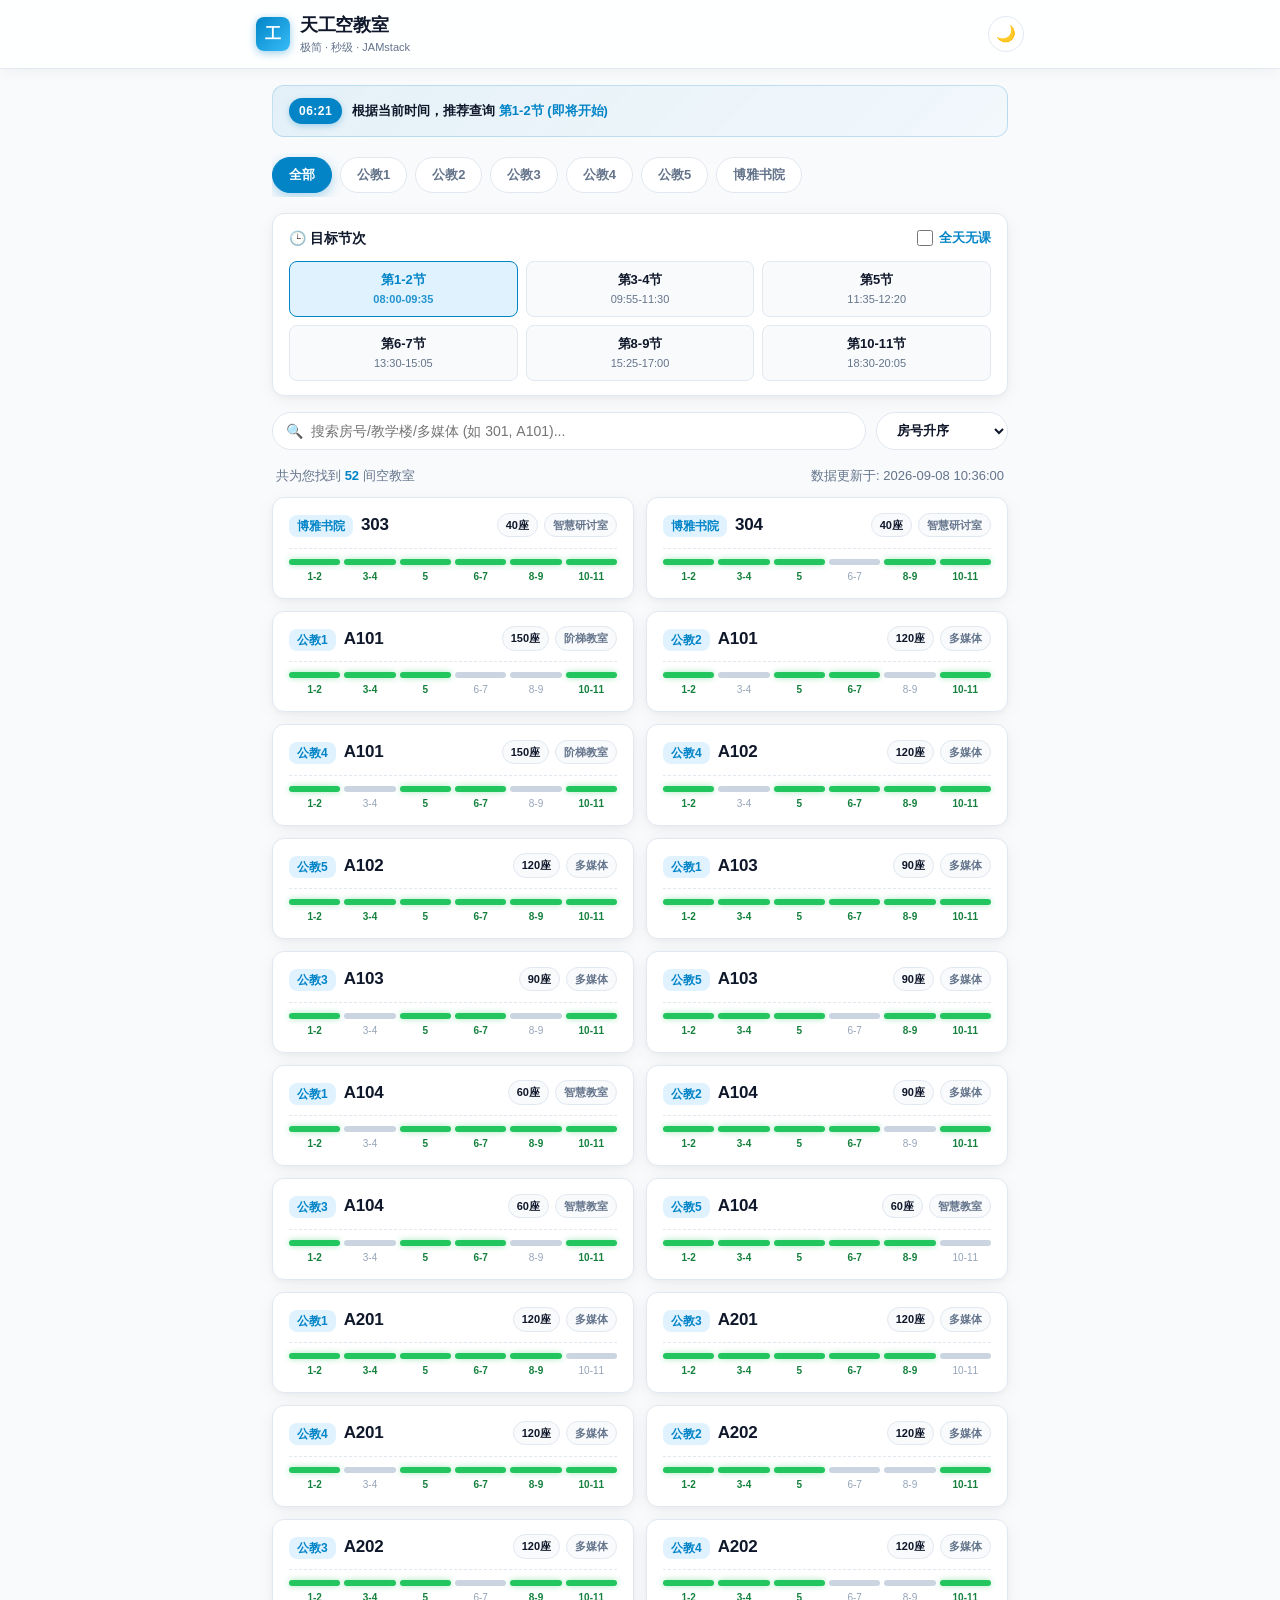
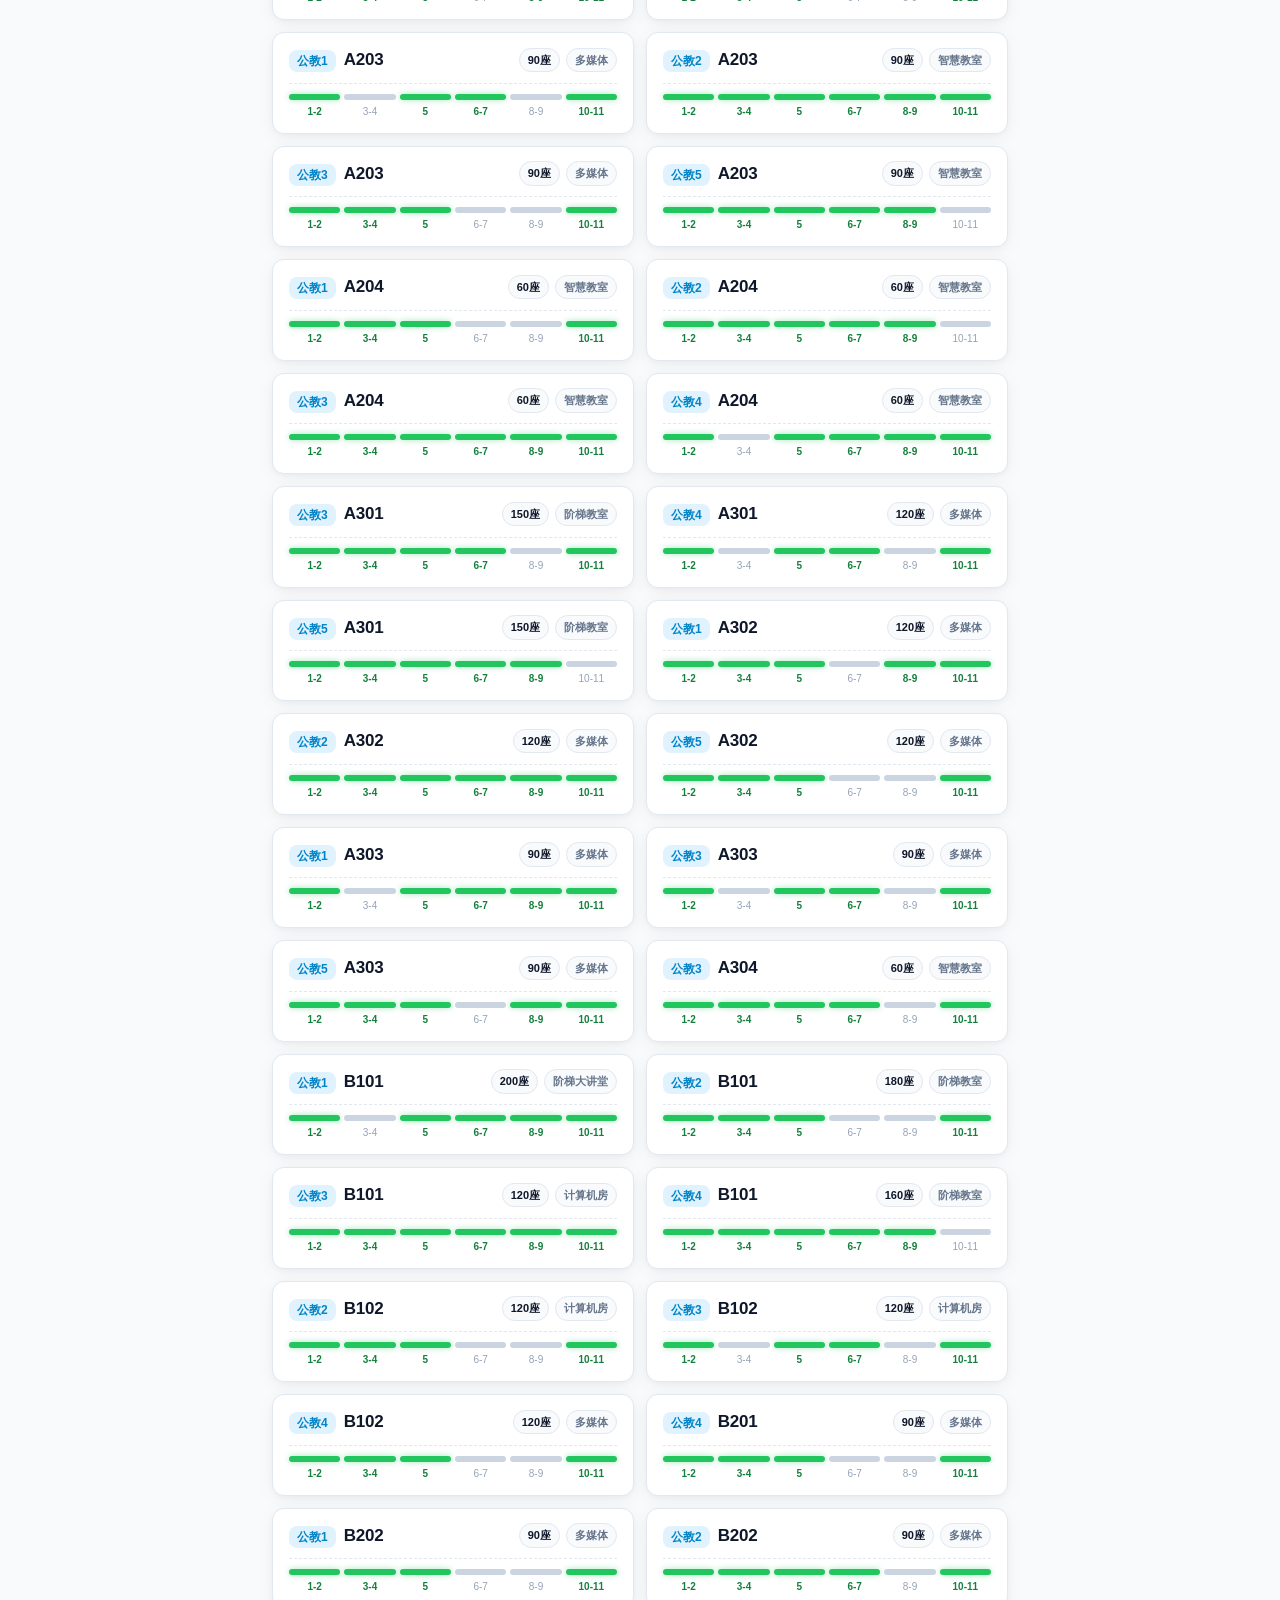
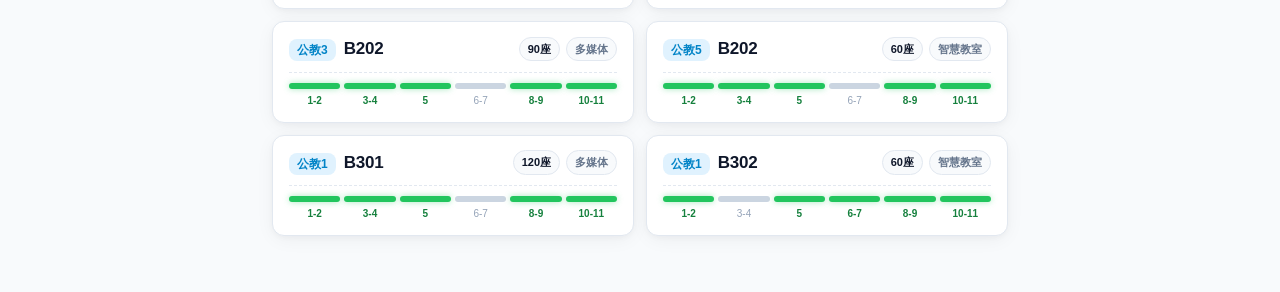
==== index.html @ 4b83868a "fix: add root index.html redirect for main branch GitHub Pages deployment" ====
<!DOCTYPE html>
<html lang="zh-CN">
<head>
  <meta charset="UTF-8">
  <meta http-equiv="refresh" content="0; url=./web/index.html">
  <title>天工大极简空教室 - 重定向中</title>
  <script>
    window.location.href = "./web/index.html";
  </script>
</head>
<body>
  <p>正在跳转至天工大空教室查询应用，请稍候... <a href="./web/index.html">点击此处直接进入</a></p>
</body>
</html>
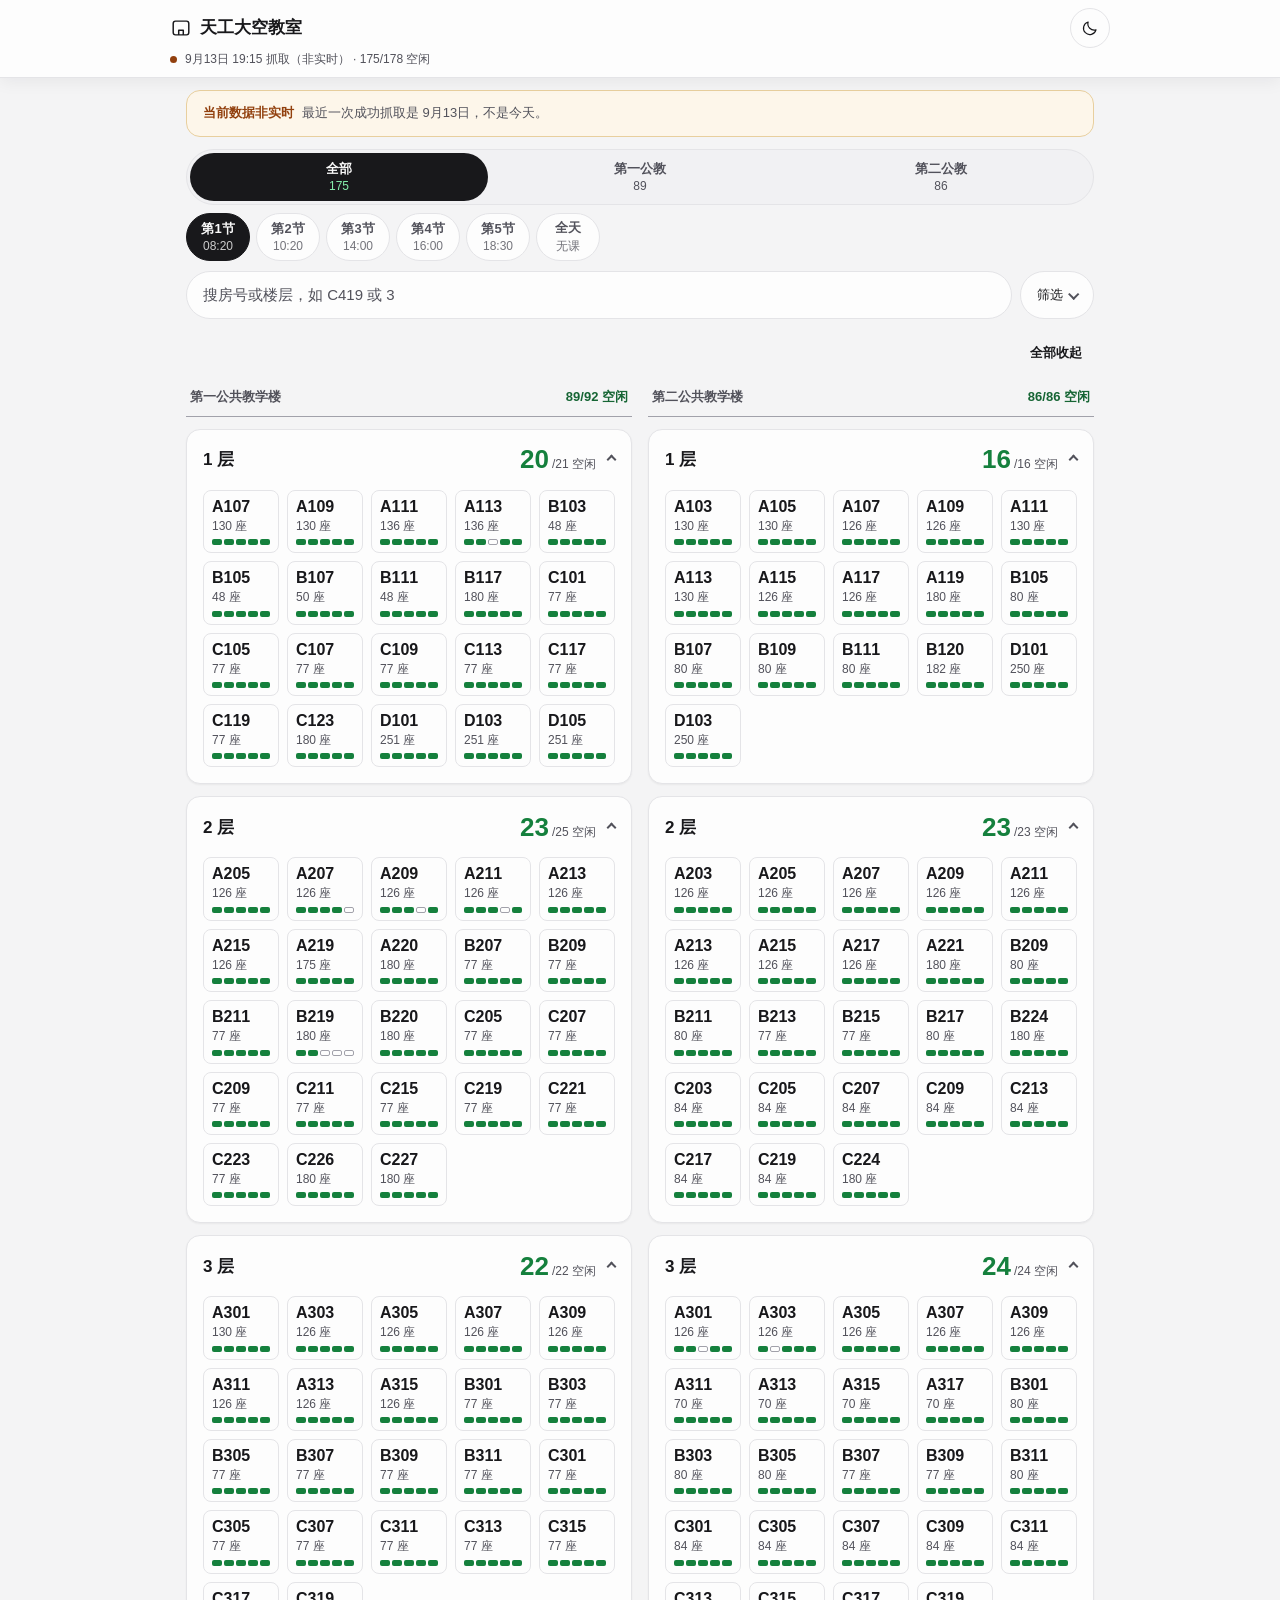
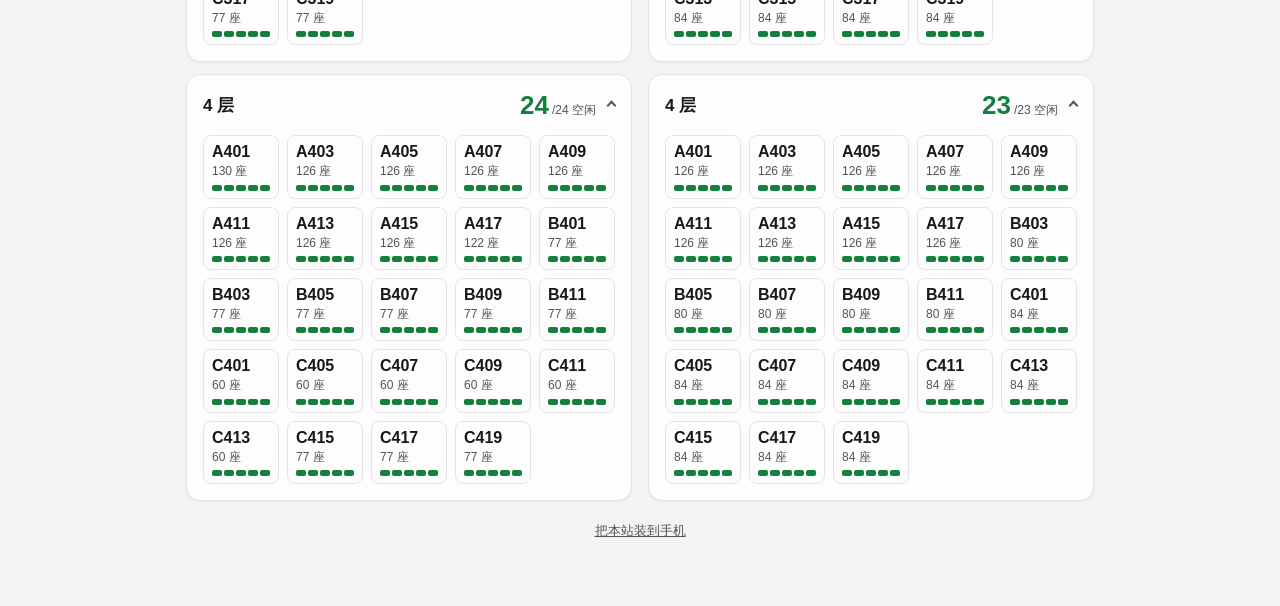
==== commit 112e8579: "deploy: 7914f9631f45c65f2406c99e82d91ba06283c753" ====
--- a/index.html
+++ b/index.html
@@ -2,13 +2,174 @@
 <html lang="zh-CN">
 <head>
   <meta charset="UTF-8">
-  <meta http-equiv="refresh" content="0; url=./web/index.html">
-  <title>天工大极简空教室 - 重定向中</title>
+  <meta name="viewport" content="width=device-width, initial-scale=1.0, viewport-fit=cover">
+  <title>天工大空教室 · 按楼栋楼层查</title>
+
+  <meta name="description" content="天津工业大学空教室查询：按楼栋、楼层查看第一与第二公共教学楼的空闲教室，数据每日自动抓取自教务系统。">
+  <meta name="color-scheme" content="light dark">
+  <meta name="theme-color" content="#f4f4f5">
+  <meta name="apple-mobile-web-app-capable" content="yes">
+  <meta name="apple-mobile-web-app-status-bar-style" content="black-translucent">
+  <meta name="apple-mobile-web-app-title" content="天工空教室">
+
+  <link rel="canonical" href="https://zhenbinping-boop.github.io/tiangong-free-room/">
+  <meta property="og:type" content="website">
+  <meta property="og:locale" content="zh_CN">
+  <meta property="og:site_name" content="天工大空教室">
+  <meta property="og:title" content="天工大空教室 · 按楼栋楼层查">
+  <meta property="og:description" content="按楼栋和楼层查看第一、第二公共教学楼的空闲教室，数据每日自动抓取自教务系统。">
+  <meta property="og:url" content="https://zhenbinping-boop.github.io/tiangong-free-room/">
+  <meta property="og:image" content="https://zhenbinping-boop.github.io/tiangong-free-room/icons/icon-512.png">
+  <meta property="og:image:width" content="512">
+  <meta property="og:image:height" content="512">
+  <meta name="twitter:card" content="summary">
+
+  <link rel="icon" type="image/png" sizes="32x32" href="./icons/favicon-32.png">
+  <link rel="apple-touch-icon" sizes="180x180" href="./icons/apple-touch-icon.png">
+  <link rel="manifest" href="manifest.json">
+
+  <!-- 主题必须在样式表之前定下来：否则深色偏好的用户会先看到一帧浅色，
+       同时状态栏颜色也要在首帧就正确。 -->
   <script>
-    window.location.href = "./web/index.html";
+    (function () {
+      var theme;
+      try { theme = localStorage.getItem('theme'); } catch (e) { theme = null; }
+      if (theme !== 'light' && theme !== 'dark') {
+        theme = window.matchMedia('(prefers-color-scheme: dark)').matches ? 'dark' : 'light';
+      }
+      document.documentElement.setAttribute('data-theme', theme);
+      var meta = document.querySelector('meta[name="theme-color"]');
+      if (meta) meta.setAttribute('content', theme === 'dark' ? '#0c0c0e' : '#f4f4f5');
+    })();
   </script>
+
+  <link rel="stylesheet" href="style.css">
 </head>
 <body>
-  <p>正在跳转至天工大空教室查询应用，请稍候... <a href="./web/index.html">点击此处直接进入</a></p>
+
+<header class="app-header">
+  <div class="header-container">
+    <div class="brand">
+      <svg class="brand-mark" viewBox="0 0 24 24" width="22" height="22" aria-hidden="true">
+        <rect x="3.5" y="4.5" width="17" height="15" rx="2.5" fill="none" stroke="currentColor" stroke-width="1.6"/>
+        <path d="M9.5 19.5v-5h5v5" fill="none" stroke="currentColor" stroke-width="1.6" stroke-linejoin="round"/>
+      </svg>
+      <h1 class="brand-title">天工大空教室</h1>
+    </div>
+    <button id="themeToggleBtn" class="btn-icon" aria-label="切换深色或浅色模式">
+      <svg class="icon-moon" viewBox="0 0 24 24" width="18" height="18" aria-hidden="true">
+        <path d="M20 14.5A8.5 8.5 0 0 1 9.5 4a8.5 8.5 0 1 0 10.5 10.5z" fill="none" stroke="currentColor" stroke-width="1.6" stroke-linejoin="round"/>
+      </svg>
+      <svg class="icon-sun" viewBox="0 0 24 24" width="18" height="18" aria-hidden="true">
+        <circle cx="12" cy="12" r="4" fill="none" stroke="currentColor" stroke-width="1.6"/>
+        <path d="M12 3v2M12 19v2M3 12h2M19 12h2M5.6 5.6l1.4 1.4M17 17l1.4 1.4M18.4 5.6L17 7M7 17l-1.4 1.4" fill="none" stroke="currentColor" stroke-width="1.6" stroke-linecap="round"/>
+      </svg>
+    </button>
+  </div>
+  <div class="status-bar" role="status">
+    <span id="statusDot" class="status-dot" data-state="loading"></span>
+    <span id="statusText" class="status-text">正在读取教室数据…</span>
+  </div>
+</header>
+
+<main class="main-content">
+
+  <div id="staleBanner" class="banner" role="alert" hidden>
+    <strong>当前数据非实时</strong>
+    <span id="staleDetail">今日自动抓取尚未成功，以下为最近一次成功获取的结果。</span>
+  </div>
+
+  <div id="pwaInstallBanner" class="banner banner-quiet" hidden>
+    <span id="pwaInstallText">添加到主屏幕，免浏览器地址栏</span>
+    <span class="banner-actions">
+      <button id="installPwaBtn" class="btn-quiet" type="button">添加</button>
+      <button id="installDismissBtn" class="link-btn" type="button">暂不</button>
+    </span>
+  </div>
+
+  <div class="controls">
+    <div id="buildingTabs" class="seg-row" role="group" aria-label="选择楼栋"></div>
+
+    <div id="slotGrid" class="slot-row" role="group" aria-label="选择节次"></div>
+
+    <div class="controls-row">
+      <div class="search-box">
+        <input type="search" id="searchInput" class="search-input" placeholder="搜房号或楼层，如 C419 或 3" aria-label="搜索教室">
+      </div>
+
+      <details class="more" id="moreFilters">
+        <summary class="more-summary">
+          <span>筛选</span>
+          <span class="more-badge" id="filterBadge" hidden></span>
+        </summary>
+        <div class="more-body">
+          <div class="field">
+            <span class="field-label">容量</span>
+            <div id="capChips" class="chip-row" role="group" aria-label="按容量筛选">
+              <button class="chip is-active" type="button" data-cap="all">不限</button>
+              <button class="chip" type="button" data-cap="s">小 &lt;80</button>
+              <button class="chip" type="button" data-cap="m">中 80-149</button>
+              <button class="chip" type="button" data-cap="l">大 ≥150</button>
+            </div>
+          </div>
+
+          <div class="field">
+            <label class="field-label" for="sortSelect">排序</label>
+            <select id="sortSelect" class="select" aria-label="排序方式">
+              <option value="room_asc">按房号</option>
+              <option value="cap_desc">按容量</option>
+              <option value="free_slots">按连空节数</option>
+            </select>
+          </div>
+
+          <label class="toggle">
+            <input type="checkbox" id="showBusyCheckbox">
+            <span>显示有课的教室</span>
+          </label>
+
+          <p class="legend">
+            <span class="legend-item"><i class="seg is-free"></i>空闲</span>
+            <span class="legend-item"><i class="seg is-busy"></i>有课</span>
+            <span class="legend-note">每间教室下方五格，依次对应五大节</span>
+          </p>
+        </div>
+      </details>
+    </div>
+  </div>
+
+  <div class="content-toolbar">
+    <label class="switch" id="defaultWrap" hidden>
+      <input type="checkbox" id="defaultBuildingCheck">
+      <span id="defaultBuildingLabel">设为默认</span>
+    </label>
+    <button id="collapseAllBtn" class="link-btn" type="button">全部收起</button>
+  </div>
+
+  <div id="skeleton" class="skeleton" aria-hidden="true">
+    <div class="skeleton-label"></div>
+    <div class="skeleton-row"></div>
+    <div class="skeleton-row"></div>
+    <div class="skeleton-row"></div>
+  </div>
+
+  <div id="buildingGroups" class="building-groups" aria-live="polite"></div>
+
+  <div id="emptyState" class="notice" hidden>
+    <p class="notice-title">没有符合条件的教室</p>
+    <p class="notice-desc">试着放宽节次或容量条件。</p>
+  </div>
+
+  <div id="errorState" class="notice" hidden>
+    <p class="notice-title">无法加载数据</p>
+    <p class="notice-desc">网络不可用，或 data/today.json 缺失。此处不会显示任何推测数据。</p>
+  </div>
+
+  <p class="page-foot">
+    <a href="./download.html">把本站装到手机</a>
+  </p>
+
+</main>
+
+<script src="app.js"></script>
 </body>
 </html>
--- a/style.css
+++ b/style.css
@@ -0,0 +1,983 @@
+/* --------------------------------------------------------------------------
+   天工大空教室 — 视觉系统
+
+   结构：状态（头部）→ 楼栋 → 节次 → 楼层卡（空闲概览 + 教室芯片网格）
+   楼层默认展开：概览与明细同屏，收起是收起动作而非展开动作
+
+   色彩策略 ------------------------------------------------------------------
+   颜色只表达语义，不表达装饰。整站只有三种有色信息：
+     绿 = 有空位（本产品的全部意义）
+     琥珀 = 数据非实时（真实告警）
+     红 = 加载失败
+   交互态（选中/悬停/焦点）一律用中性墨色 —— 不占用色相，
+   避免与"绿=空闲"争夺注意力，也让数据区的绿真正凸显出来。
+
+   形状策略 ------------------------------------------------------------------
+   --radius-control 所有可交互控件（按钮/芯片/输入框/分段控件）
+   --radius-surface 所有容器（卡片/面板/横幅/浮层）
+   --radius-mark    数据刻度（五段日条）
+   除这三个之外不出现别的圆角值。
+   -------------------------------------------------------------------------- */
+
+:root {
+  color-scheme: light;
+
+  /* 中性底色：无蓝调。之前的蓝灰底会把"校园蓝"带进数据区 */
+  --bg-page: #f4f4f5;
+  --bg-surface: #fdfdfd;
+  --bg-sunken: #f1f1f3;
+  --border: #e4e4e7;
+  --border-strong: #a1a1aa;
+
+  --text: #18181b;
+  --text-muted: #52525b;
+
+  /* 墨色 = 交互色。近黑而非纯黑（纯黑在浅色底上过硬、无层次） */
+  --ink: #18181b;
+  --on-ink: #fafafa;
+  --ink-tint: #f1f1f3;
+
+  /* 语义：绿 = 空闲 */
+  --free: #15803d;
+  --free-tint: #f0f7f2;
+  --free-border: #bcdcc6;
+  /* 13px 级小字用的绿：#15803d 落在灰底上只有 4.46:1，差一点点不达标 */
+  --free-text: #166534;
+  /* 墨底上的绿：深绿落在近黑上是不可读的，需要一个亮色替身 */
+  --free-on-ink: #86efac;
+
+  /* 语义：琥珀 = 数据非实时 */
+  --warn: #92400e;
+  --warn-tint: #fdf6ea;
+  --warn-border: #e8cf9e;
+
+  /* 语义：红 = 加载失败 */
+  --error: #b42318;
+
+  /* 阴影一律染成中性背景色，不用蓝黑（蓝黑在灰底上会发紫） */
+  --elevation-low: 0 1px 2px rgba(24, 24, 27, 0.05);
+  --elevation-header: 0 4px 16px rgba(24, 24, 27, 0.06);
+  /* 浮层靠 1px 边框定义轮廓，阴影只负责"离开页面"的一点点暗示 */
+  --elevation-pop: 0 2px 6px rgba(24, 24, 27, 0.1);
+
+  --sp-1: 4px;
+  --sp-2: 8px;
+  --sp-3: 12px;
+  --sp-4: 16px;
+  --sp-5: 20px;
+  --sp-6: 24px;
+  --sp-8: 32px;
+
+  --radius-control: 999px;
+  --radius-surface: 14px;
+  --radius-mark: 2px;
+
+  --font: -apple-system, BlinkMacSystemFont, "Segoe UI", "PingFang SC",
+          "Hiragino Sans GB", "Microsoft YaHei", "Source Han Sans SC",
+          Roboto, sans-serif;
+
+  /* 字号刻度：5 档，每档之间有可辨的跨度，避免 13/14/15 挤在一起 */
+  --fs-display: 26px;
+  --fs-title: 17px;
+  --fs-body: 15px;
+  --fs-sm: 13px;
+  --fs-xs: 12px;
+
+  --ease: 160ms cubic-bezier(0.2, 0, 0, 1);
+}
+
+[data-theme="dark"] {
+  color-scheme: dark;
+
+  /* 中性石墨，不用纯黑 —— 纯黑会让层次压平 */
+  --bg-page: #0c0c0e;
+  --bg-surface: #171719;
+  --bg-sunken: #121214;
+  --border: #2a2a2e;
+  --border-strong: #52525b;
+
+  --text: #f4f4f5;
+  --text-muted: #a1a1aa;
+
+  /* 暗色下墨色反转：选中态 = 亮底 + 深字 */
+  --ink: #fafafa;
+  --on-ink: #18181b;
+  --ink-tint: #26262a;
+
+  --free: #4ade80;
+  --free-tint: #13251a;
+  --free-border: #2f6b45;
+  --free-text: #4ade80;
+  --free-on-ink: #15803d;
+
+  --warn: #fbbf24;
+  --warn-tint: #2a2113;
+  --warn-border: #5c4a26;
+
+  --error: #fda4a4;
+
+  --elevation-low: 0 1px 2px rgba(0, 0, 0, 0.4);
+  --elevation-header: 0 4px 16px rgba(0, 0, 0, 0.45);
+  --elevation-pop: 0 2px 8px rgba(0, 0, 0, 0.55);
+
+  /* 亮字压暗底会显得过粗，这一行让笔画回到正常字重 */
+  -webkit-font-smoothing: antialiased;
+}
+
+* {
+  box-sizing: border-box;
+  margin: 0;
+  padding: 0;
+  -webkit-tap-highlight-color: transparent;
+}
+
+html {
+  -webkit-text-size-adjust: 100%;
+}
+
+/* [hidden] 只有浏览器默认样式 display:none，会被下面的 .banner{display:flex}
+   / .skeleton{display:flex} / .building-groups{display:grid} / .room-grid{display:grid}
+   压掉，必须显式兜底，否则隐藏全失效。 */
+[hidden] {
+  display: none !important;
+}
+
+body {
+  background: var(--bg-page);
+  color: var(--text);
+  font-family: var(--font);
+  font-size: var(--fs-body);
+  line-height: 1.6;
+  /* 房号、座位、空闲数、时间全是数字，等宽字形避免逐行数位跳动 */
+  font-variant-numeric: tabular-nums;
+  padding-bottom: calc(var(--sp-8) + env(safe-area-inset-bottom));
+}
+
+/* 中文不吃字距：负字距会挤压字形，正字距会散成"印刷体标点"。
+   这里显式归零，规则来自下面的排版约定。 */
+h1, h2, h3, button, input, select, summary, label, span, p {
+  letter-spacing: 0;
+}
+
+::selection {
+  background: var(--ink);
+  color: var(--on-ink);
+}
+
+:focus-visible {
+  outline: 2px solid var(--ink);
+  outline-offset: 2px;
+}
+
+/* ------------------------------------------------------------------ 头部 */
+
+.app-header {
+  position: sticky;
+  top: 0;
+  z-index: 40;
+  background: var(--bg-surface);
+  border-bottom: 1px solid var(--border);
+  box-shadow: var(--elevation-header);
+  padding: var(--sp-2) var(--sp-4) var(--sp-2);
+  padding-top: calc(var(--sp-2) + env(safe-area-inset-top));
+}
+
+.header-container {
+  max-width: 940px;
+  margin: 0 auto;
+  display: flex;
+  align-items: center;
+  justify-content: space-between;
+  gap: var(--sp-3);
+  min-height: 40px;
+}
+
+.brand {
+  display: flex;
+  align-items: center;
+  gap: var(--sp-2);
+  color: var(--text);
+}
+
+.brand-mark {
+  flex: none;
+}
+
+.brand-title {
+  font-size: var(--fs-title);
+  font-weight: 650;
+  color: var(--text);
+}
+
+.btn-icon {
+  display: flex;
+  align-items: center;
+  justify-content: center;
+  width: 40px;
+  height: 40px;
+  background: var(--bg-surface);
+  border: 1px solid var(--border);
+  border-radius: var(--radius-control);
+  color: var(--text);
+  cursor: pointer;
+  transition: background var(--ease), border-color var(--ease);
+}
+
+[data-theme="dark"] .icon-moon { display: none; }
+[data-theme="light"] .icon-sun { display: none; }
+
+.status-bar {
+  max-width: 940px;
+  margin: 0 auto;
+  display: flex;
+  align-items: center;
+  gap: var(--sp-2);
+  font-size: var(--fs-xs);
+  color: var(--text-muted);
+  padding-top: 2px;
+}
+
+/* 状态点承担真实语义（实时/非实时/失败），不是装饰点，保留 */
+.status-dot {
+  width: 7px;
+  height: 7px;
+  border-radius: 50%;
+  background: var(--border-strong);
+  flex: none;
+}
+
+.status-dot[data-state="live"] { background: var(--free); }
+.status-dot[data-state="stale"] { background: var(--warn); }
+.status-dot[data-state="error"] { background: var(--error); }
+
+/* ------------------------------------------------------------------ 主体 */
+
+.main-content {
+  max-width: 940px;
+  margin: 0 auto;
+  padding: var(--sp-3) var(--sp-4) var(--sp-6);
+  display: flex;
+  flex-direction: column;
+  gap: var(--sp-3);
+}
+
+.banner {
+  display: flex;
+  align-items: baseline;
+  flex-wrap: wrap;
+  gap: var(--sp-2);
+  padding: var(--sp-3) var(--sp-4);
+  border: 1px solid var(--warn-border);
+  border-radius: var(--radius-surface);
+  background: var(--warn-tint);
+  color: var(--warn);
+  font-size: var(--fs-sm);
+}
+
+.banner strong { font-weight: 650; }
+.banner span { color: var(--text-muted); }
+
+.banner-quiet {
+  border-color: var(--border);
+  background: var(--bg-surface);
+  color: var(--text-muted);
+  align-items: center;
+  justify-content: space-between;
+}
+
+.btn-quiet {
+  min-height: 40px;
+  border: 1px solid var(--border-strong);
+  background: var(--bg-surface);
+  color: var(--text);
+  font-family: inherit;
+  font-size: var(--fs-sm);
+  font-weight: 600;
+  padding: 0 var(--sp-4);
+  border-radius: var(--radius-control);
+  cursor: pointer;
+}
+
+.banner-actions {
+  display: flex;
+  align-items: center;
+  gap: var(--sp-1);
+}
+
+/* ------------------------------------------------------------- 控件区 */
+
+.controls {
+  display: flex;
+  flex-direction: column;
+  gap: var(--sp-2);
+}
+
+/* 楼栋是一级维度（先定位空间），所以做成整块分段控件，视觉权重高于节次芯片 */
+.seg-row {
+  display: flex;
+  gap: 3px;
+  padding: 3px;
+  background: var(--bg-sunken);
+  border: 1px solid var(--border);
+  border-radius: var(--radius-control);
+}
+
+.seg-btn {
+  flex: 1 1 0;
+  min-width: 0;
+  display: flex;
+  flex-direction: column;
+  align-items: center;
+  justify-content: center;
+  gap: 1px;
+  min-height: 48px;
+  padding: var(--sp-1) 6px;
+  background: transparent;
+  border: none;
+  border-radius: var(--radius-control);
+  color: var(--text-muted);
+  font-family: inherit;
+  cursor: pointer;
+  transition: background var(--ease), color var(--ease);
+}
+
+.seg-btn.is-on {
+  background: var(--ink);
+  color: var(--on-ink);
+}
+
+.seg-label {
+  font-size: var(--fs-sm);
+  font-weight: 650;
+  white-space: nowrap;
+}
+
+.seg-count {
+  font-size: var(--fs-xs);
+  color: var(--text-muted);
+}
+
+.seg-btn.is-on .seg-count { color: var(--free-on-ink); }
+
+.slot-row {
+  display: flex;
+  gap: 6px;
+  overflow-x: auto;
+  scrollbar-width: none;
+  padding-bottom: 2px;
+}
+
+.slot-row::-webkit-scrollbar { display: none; }
+
+.slot-chip {
+  flex: 0 0 auto;
+  min-width: 64px;
+  display: flex;
+  flex-direction: column;
+  align-items: center;
+  justify-content: center;
+  gap: 1px;
+  min-height: 48px;
+  padding: var(--sp-1) var(--sp-3);
+  background: var(--bg-surface);
+  border: 1px solid var(--border);
+  border-radius: var(--radius-control);
+  color: var(--text-muted);
+  font-family: inherit;
+  cursor: pointer;
+  transition: background var(--ease), border-color var(--ease), color var(--ease);
+}
+
+.slot-chip.is-on {
+  background: var(--ink);
+  border-color: var(--ink);
+  color: var(--on-ink);
+}
+
+.slot-name {
+  font-size: var(--fs-sm);
+  font-weight: 650;
+  white-space: nowrap;
+}
+
+.slot-time {
+  font-size: var(--fs-xs);
+  opacity: 0.8;
+}
+
+.controls-row {
+  display: flex;
+  gap: var(--sp-2);
+  align-items: flex-start;
+}
+
+.search-box { flex: 1 1 auto; min-width: 0; }
+
+.search-input {
+  width: 100%;
+  min-height: 48px;
+  padding: 0 var(--sp-4);
+  background: var(--bg-surface);
+  border: 1px solid var(--border);
+  border-radius: var(--radius-control);
+  color: var(--text);
+  font-family: inherit;
+  font-size: var(--fs-body);
+}
+
+.search-input::placeholder { color: var(--text-muted); }
+.search-input:focus { border-color: var(--ink); }
+
+/* -------------------------------------------------------- 更多筛选面板 */
+
+.more {
+  position: relative;
+  flex: 0 0 auto;
+}
+
+.more-summary {
+  display: flex;
+  align-items: center;
+  gap: 6px;
+  min-height: 48px;
+  padding: 0 var(--sp-4);
+  background: var(--bg-surface);
+  border: 1px solid var(--border);
+  border-radius: var(--radius-control);
+  color: var(--text);
+  font-size: var(--fs-sm);
+  cursor: pointer;
+  list-style: none;
+  user-select: none;
+}
+
+.more-summary::-webkit-details-marker { display: none; }
+
+.more-summary::after {
+  content: "";
+  width: 6px;
+  height: 6px;
+  border-right: 2px solid var(--text-muted);
+  border-bottom: 2px solid var(--text-muted);
+  transform: rotate(45deg) translateY(-1px);
+  transition: transform var(--ease);
+}
+
+.more[open] .more-summary {
+  border-color: var(--border-strong);
+  color: var(--text);
+  font-weight: 600;
+}
+
+.more[open] .more-summary::after { transform: rotate(-135deg) translateY(-1px); }
+
+.more-badge {
+  min-width: 18px;
+  height: 18px;
+  padding: 0 5px;
+  border-radius: var(--radius-control);
+  background: var(--ink);
+  color: var(--on-ink);
+  font-size: var(--fs-xs);
+  font-weight: 650;
+  line-height: 18px;
+  text-align: center;
+}
+
+.more-body {
+  position: absolute;
+  top: calc(100% + 6px);
+  right: 0;
+  z-index: 50;
+  width: min(300px, calc(100vw - 32px));
+  display: flex;
+  flex-direction: column;
+  gap: var(--sp-3);
+  padding: var(--sp-4);
+  background: var(--bg-surface);
+  border: 1px solid var(--border-strong);
+  border-radius: var(--radius-surface);
+  box-shadow: var(--elevation-pop);
+}
+
+.field {
+  display: flex;
+  flex-direction: column;
+  gap: var(--sp-2);
+}
+
+.field-label {
+  font-size: var(--fs-xs);
+  font-weight: 650;
+  color: var(--text-muted);
+}
+
+.select {
+  min-height: 44px;
+  padding: 0 var(--sp-4);
+  background: var(--bg-sunken);
+  border: 1px solid var(--border);
+  border-radius: var(--radius-control);
+  color: var(--text);
+  font-family: inherit;
+  font-size: var(--fs-sm);
+  cursor: pointer;
+}
+
+.chip-row {
+  display: flex;
+  gap: 6px;
+  flex-wrap: wrap;
+}
+
+.chip {
+  min-height: 36px;
+  padding: 0 var(--sp-3);
+  background: var(--bg-sunken);
+  border: 1px solid var(--border);
+  border-radius: var(--radius-control);
+  color: var(--text-muted);
+  font-family: inherit;
+  font-size: var(--fs-sm);
+  cursor: pointer;
+  transition: background var(--ease), border-color var(--ease), color var(--ease);
+}
+
+.chip.is-active {
+  background: var(--ink);
+  border-color: var(--ink);
+  color: var(--on-ink);
+  font-weight: 650;
+}
+
+.toggle {
+  display: flex;
+  align-items: center;
+  gap: var(--sp-2);
+  min-height: 40px;
+  font-size: var(--fs-sm);
+  color: var(--text);
+  cursor: pointer;
+}
+
+.toggle input {
+  width: 18px;
+  height: 18px;
+  accent-color: var(--ink);
+  cursor: pointer;
+}
+
+.legend {
+  display: flex;
+  align-items: center;
+  flex-wrap: wrap;
+  gap: var(--sp-2);
+  padding-top: var(--sp-2);
+  border-top: 1px solid var(--border);
+  font-size: var(--fs-xs);
+  color: var(--text-muted);
+}
+
+.legend-item { display: inline-flex; align-items: center; gap: 6px; }
+.legend-note { flex: 1 1 100%; }
+
+.legend-item .seg { width: 14px; height: 6px; }
+
+/* --------------------------------------------------------------- 工具行 */
+
+.content-toolbar {
+  display: flex;
+  align-items: center;
+  gap: var(--sp-3);
+  min-height: 44px;
+}
+
+.switch {
+  display: inline-flex;
+  align-items: center;
+  gap: 6px;
+  min-height: 44px;
+  font-size: var(--fs-sm);
+  color: var(--text-muted);
+  cursor: pointer;
+  user-select: none;
+}
+
+.switch input {
+  width: 16px;
+  height: 16px;
+  accent-color: var(--ink);
+  cursor: pointer;
+}
+
+.switch input:checked + span { color: var(--text); font-weight: 650; }
+
+.link-btn {
+  margin-left: auto;
+  min-height: 44px;
+  padding: 0 var(--sp-3);
+  background: none;
+  border: none;
+  color: var(--text);
+  font-family: inherit;
+  font-size: var(--fs-sm);
+  font-weight: 650;
+  cursor: pointer;
+  border-radius: var(--radius-control);
+  transition: background var(--ease);
+}
+
+/* --------------------------------------------------------------- 骨架屏 */
+
+.skeleton {
+  display: flex;
+  flex-direction: column;
+  gap: var(--sp-2);
+}
+
+.skeleton-label,
+.skeleton-row {
+  border-radius: var(--radius-surface);
+  background: var(--bg-sunken);
+  animation: pulse 1.2s ease-in-out infinite;
+}
+
+.skeleton-label {
+  height: 14px;
+  width: 40%;
+  margin-top: var(--sp-2);
+}
+
+/* 与楼层卡（表头 + 芯片网格）同高，避免加载完成后页面跳动 */
+.skeleton-row { height: 132px; }
+
+@keyframes pulse {
+  0%, 100% { opacity: 1; }
+  50% { opacity: 0.45; }
+}
+
+/* --------------------------------------------- 楼栋 → 楼层 → 教室芯片 */
+
+.building-groups {
+  display: grid;
+  gap: var(--sp-5);
+  align-items: start;
+}
+
+/* auto-fit：选中单栋楼时自动铺满整行，两栋时并排 */
+@media (min-width: 880px) {
+  .building-groups {
+    grid-template-columns: repeat(auto-fit, minmax(360px, 1fr));
+    gap: var(--sp-4);
+  }
+}
+
+.building-name {
+  display: flex;
+  align-items: baseline;
+  justify-content: space-between;
+  gap: var(--sp-2);
+  font-size: var(--fs-sm);
+  font-weight: 650;
+  color: var(--text-muted);
+  padding: 0 var(--sp-1) var(--sp-2);
+  margin-bottom: var(--sp-3);
+  border-bottom: 1px solid var(--border-strong);
+}
+
+.building-meta {
+  font-size: var(--fs-sm);
+  font-weight: 650;
+  color: var(--free-text);
+}
+
+.floor-list {
+  display: flex;
+  flex-direction: column;
+  gap: var(--sp-3);
+}
+
+.floor-card {
+  background: var(--bg-surface);
+  border: 1px solid var(--border);
+  border-radius: var(--radius-surface);
+  box-shadow: var(--elevation-low);
+  overflow: hidden;
+}
+
+.floor-heading { font-size: inherit; font-weight: inherit; }
+
+.floor-head {
+  display: flex;
+  align-items: center;
+  gap: var(--sp-3);
+  width: 100%;
+  min-height: 60px;
+  padding: 0 var(--sp-4);
+  background: none;
+  border: none;
+  color: var(--text);
+  font-family: inherit;
+  font-size: var(--fs-body);
+  text-align: left;
+  cursor: pointer;
+  transition: background var(--ease);
+}
+
+.floor-name {
+  font-size: var(--fs-title);
+  font-weight: 650;
+  flex: none;
+}
+
+/* 全页信息密度最高的一行：楼层号旁边那个大数字，扫一眼决定去不去 */
+.floor-free {
+  margin-left: auto;
+  display: inline-flex;
+  align-items: baseline;
+  gap: 3px;
+}
+
+.floor-free b {
+  font-size: var(--fs-display);
+  font-weight: 700;
+  line-height: 1.05;
+  color: var(--free);
+}
+
+.floor-free i {
+  font-style: normal;
+  font-size: var(--fs-xs);
+  color: var(--text-muted);
+}
+
+/* 整层无空位：数字退回中性色，让"有空的层"在滚动中自己跳出来 */
+.floor-card.is-full .floor-free b { color: var(--text-muted); }
+
+.chevron {
+  width: 7px;
+  height: 7px;
+  flex: none;
+  border-right: 2px solid var(--text-muted);
+  border-bottom: 2px solid var(--text-muted);
+  transform: rotate(-135deg);
+  transition: transform var(--ease);
+}
+
+.floor-head[aria-expanded="false"] .chevron { transform: rotate(45deg); }
+
+/* 芯片默认中性：178 张绿卡会把"绿=有空位"稀释成墙纸。
+   绿只留给数字和日条 —— 那里才是真正需要被读的信息。 */
+.room-grid {
+  list-style: none;
+  display: grid;
+  grid-template-columns: repeat(auto-fill, minmax(68px, 1fr));
+  gap: var(--sp-2);
+  padding: 0 var(--sp-4) var(--sp-4);
+}
+
+.room-chip {
+  display: flex;
+  flex-direction: column;
+  gap: 2px;
+  padding: 6px var(--sp-2) 7px;
+  background: var(--bg-surface);
+  border: 1px solid var(--border);
+  /* 容器内缩一级：外层 14px 减去 6px 内距，属于同一套刻度而非新值 */
+  border-radius: calc(var(--radius-surface) - 6px);
+}
+
+.room-chip .rc-no {
+  font-size: 16px;
+  font-weight: 650;
+  line-height: 1.25;
+  color: var(--text);
+}
+
+.room-chip .rc-seats {
+  font-size: var(--fs-xs);
+  color: var(--text-muted);
+  line-height: 1.2;
+}
+
+/* 五段日条：实心 vs 空心，亮暗差 3.4:1 —— 色觉障碍下靠明暗也能读 */
+.room-chip .rc-strip {
+  display: grid;
+  grid-template-columns: repeat(5, 1fr);
+  gap: 2px;
+  height: 6px;
+  margin-top: var(--sp-1);
+}
+
+/* 显示有课时的占用教室：压暗 + 虚线框 + 字重变轻，三重区分，
+   不依赖颜色深浅这一条单一通道 */
+.room-chip.is-busy {
+  background: var(--bg-sunken);
+  border-style: dashed;
+  border-color: var(--border-strong);
+}
+
+.room-chip.is-busy .rc-no {
+  color: var(--text-muted);
+  font-weight: 500;
+}
+
+.seg {
+  display: block;
+  height: 100%;
+  border-radius: var(--radius-mark);
+}
+
+.seg.is-free { background: var(--free); }
+
+.seg.is-busy {
+  background: transparent;
+  border: 1px solid var(--border-strong);
+}
+
+.room-hint {
+  grid-column: 1 / -1;
+  padding: var(--sp-2) var(--sp-1) var(--sp-1);
+  font-size: var(--fs-sm);
+  color: var(--text-muted);
+}
+
+/* ----------------------------------------------------------- 空态与错误 */
+
+.notice {
+  padding: var(--sp-8) var(--sp-4);
+  text-align: center;
+  background: var(--bg-surface);
+  border: 1px solid var(--border);
+  border-radius: var(--radius-surface);
+}
+
+.notice-title {
+  font-size: var(--fs-body);
+  font-weight: 650;
+  margin-bottom: var(--sp-1);
+}
+
+.notice-desc {
+  font-size: var(--fs-sm);
+  color: var(--text-muted);
+}
+
+/* ------------------------------------------------------------- 说明面板 */
+
+.panel {
+  display: flex;
+  flex-direction: column;
+  gap: var(--sp-2);
+  padding: var(--sp-4);
+  background: var(--bg-surface);
+  border: 1px solid var(--border);
+  border-radius: var(--radius-surface);
+}
+
+.page-title {
+  font-size: var(--fs-display);
+  font-weight: 650;
+  line-height: 1.2;
+}
+
+.panel-title {
+  font-size: var(--fs-title);
+  font-weight: 650;
+  color: var(--text);
+}
+
+.panel-desc {
+  font-size: var(--fs-sm);
+  color: var(--text-muted);
+}
+
+.panel-desc strong { color: var(--text); font-weight: 650; }
+
+.hint {
+  font-size: var(--fs-sm);
+  color: var(--text-muted);
+}
+
+.btn-block {
+  display: flex;
+  align-items: center;
+  justify-content: center;
+  min-height: 44px;
+  text-decoration: none;
+}
+
+.page-foot {
+  padding: var(--sp-2) var(--sp-1);
+  font-size: var(--fs-sm);
+  text-align: center;
+}
+
+.page-foot a { color: var(--text-muted); }
+
+/* --------------------------------------------------- 交互反馈（指针设备） */
+
+/* 触屏上 hover 会"粘住"最后一个点过的元素，所以只在真有指针时启用 */
+@media (hover: hover) and (pointer: fine) {
+  .btn-icon:hover {
+    background: var(--ink-tint);
+    border-color: var(--border-strong);
+  }
+
+  .seg-btn:hover { color: var(--text); }
+  .seg-btn.is-on:hover { color: var(--on-ink); }
+
+  .slot-chip:hover { border-color: var(--border-strong); }
+  .slot-chip.is-on:hover { border-color: var(--ink); }
+
+  .chip:hover { border-color: var(--border-strong); }
+  .chip.is-active:hover { border-color: var(--ink); }
+
+  .floor-head:hover { background: var(--bg-sunken); }
+  .link-btn:hover { background: var(--ink-tint); }
+  .more-summary:hover { border-color: var(--border-strong); }
+}
+
+/* 按下时下沉 1px，模拟物理按键；触屏和鼠标都生效 */
+@media (prefers-reduced-motion: no-preference) {
+  .seg-btn:active,
+  .slot-chip:active,
+  .chip:active,
+  .btn-icon:active,
+  .btn-quiet:active,
+  .link-btn:active {
+    transform: translateY(1px);
+  }
+
+  .floor-head:active { background: var(--bg-sunken); }
+}
+
+/* ---------------------------------------------------------- 系统偏好适配 */
+
+/* 高对比需求下加强边框、收紧淡色底 */
+@media (prefers-contrast: more) {
+  :root {
+    --border: #a1a1aa;
+    --border-strong: #52525b;
+    --text-muted: #3f3f46;
+    --free-border: #15803d;
+  }
+
+  [data-theme="dark"] {
+    --border: #52525b;
+    --border-strong: #a1a1aa;
+    --text-muted: #d4d4d8;
+  }
+}
+
+/* 动效统一降级：本站在 MOTION_INTENSITY 3，任何情况下都不该有持续动画 */
+@media (prefers-reduced-motion: reduce) {
+  *,
+  *::before,
+  *::after {
+    animation-duration: 0.01ms !important;
+    animation-iteration-count: 1 !important;
+    transition-duration: 0.01ms !important;
+    scroll-behavior: auto !important;
+  }
+}
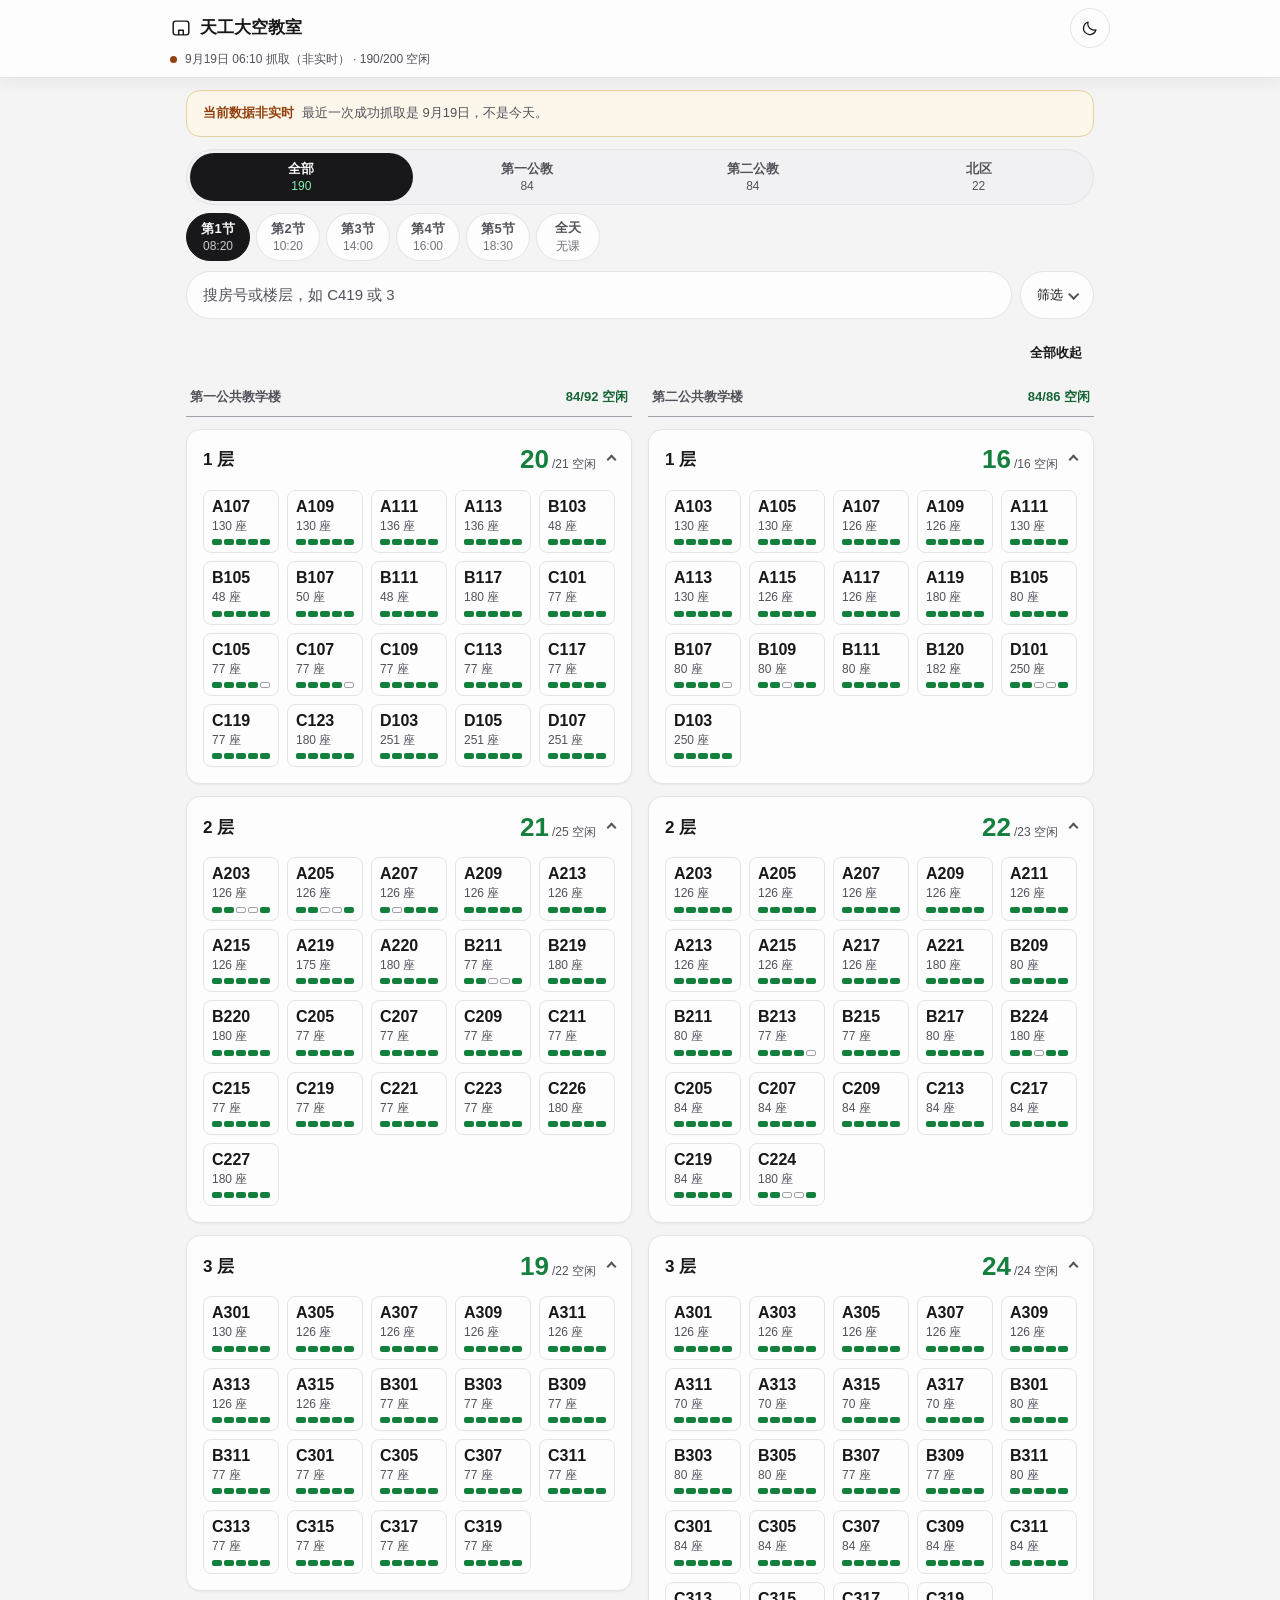
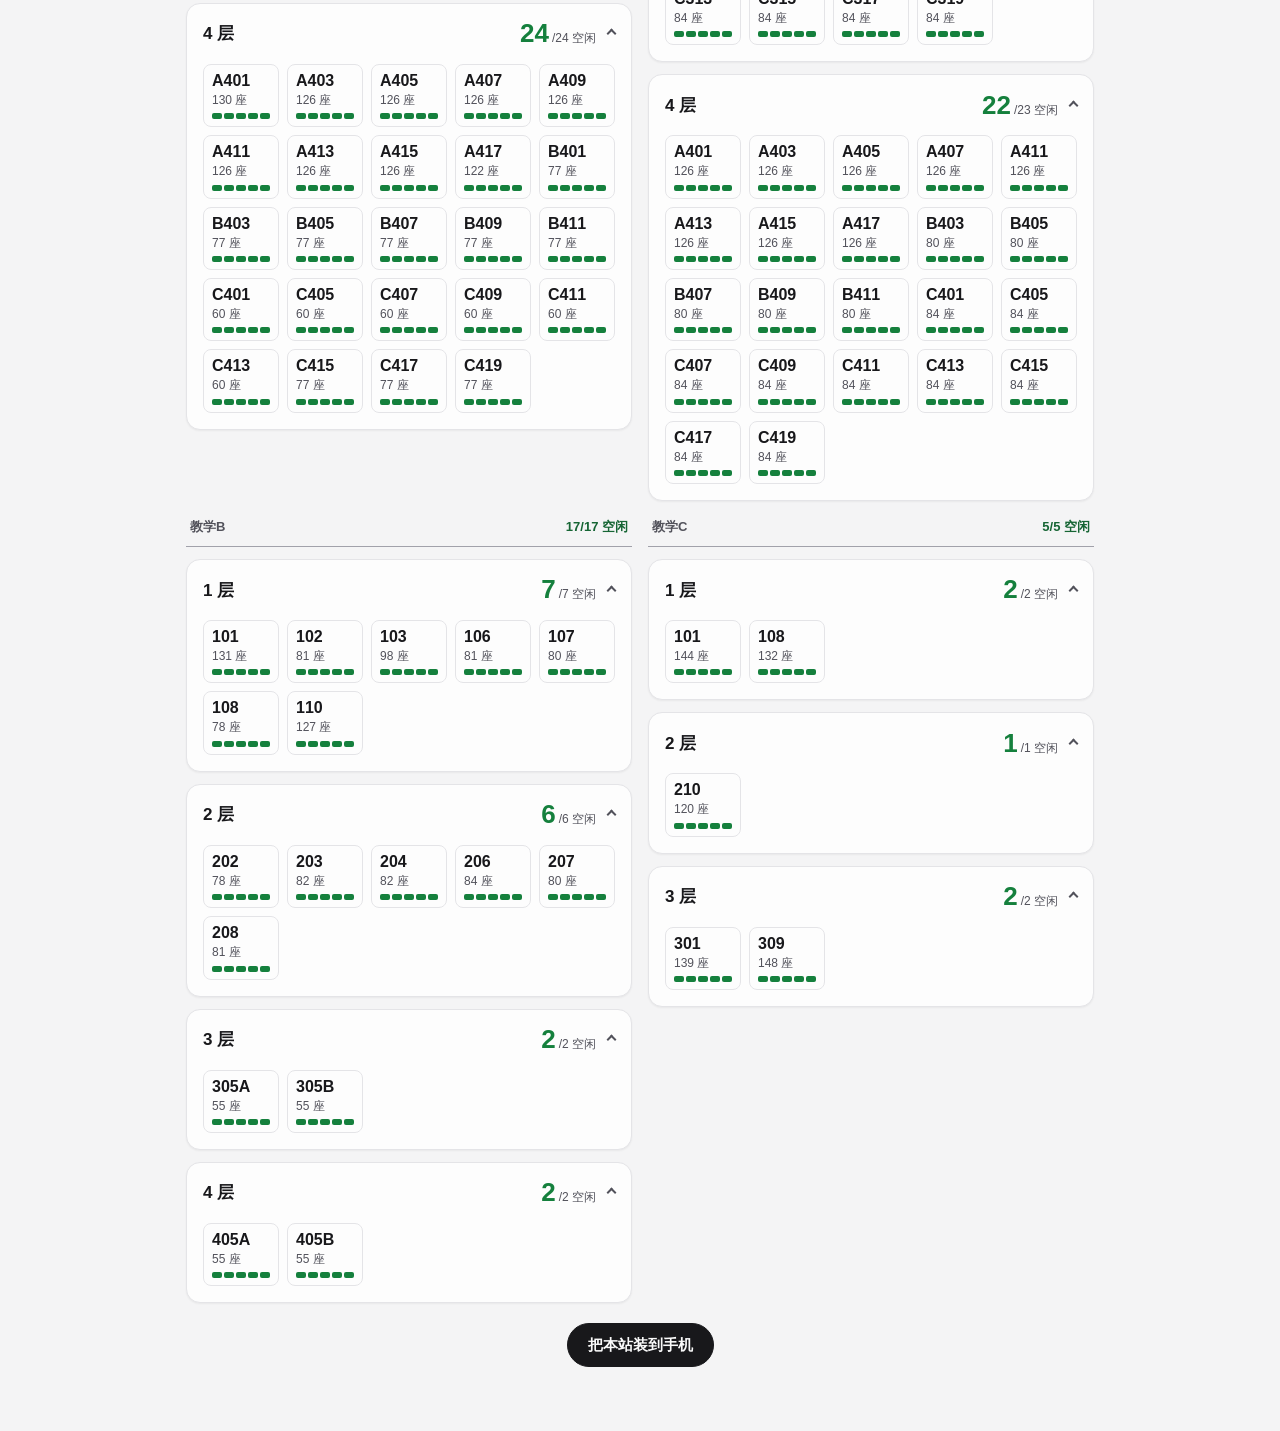
==== commit d72f9199: "deploy: 2698661fc74fe3eb6c32bb7244391284b85cd8bd" ====
--- a/index.html
+++ b/index.html
@@ -5,7 +5,7 @@
   <meta name="viewport" content="width=device-width, initial-scale=1.0, viewport-fit=cover">
   <title>天工大空教室 · 按楼栋楼层查</title>
 
-  <meta name="description" content="天津工业大学空教室查询：按楼栋、楼层查看第一与第二公共教学楼的空闲教室，数据每日自动抓取自教务系统。">
+  <meta name="description" content="天津工业大学空教室查询：按楼栋、楼层查看第一公教、第二公教与北区（教学B / 教学C）的空闲教室，数据每日自动抓取自教务系统。">
   <meta name="color-scheme" content="light dark">
   <meta name="theme-color" content="#f4f4f5">
   <meta name="apple-mobile-web-app-capable" content="yes">
@@ -17,7 +17,7 @@
   <meta property="og:locale" content="zh_CN">
   <meta property="og:site_name" content="天工大空教室">
   <meta property="og:title" content="天工大空教室 · 按楼栋楼层查">
-  <meta property="og:description" content="按楼栋和楼层查看第一、第二公共教学楼的空闲教室，数据每日自动抓取自教务系统。">
+  <meta property="og:description" content="按楼栋和楼层查看第一公教、第二公教与北区教学楼的空闲教室，数据每日自动抓取自教务系统。">
   <meta property="og:url" content="https://zhenbinping-boop.github.io/tiangong-free-room/">
   <meta property="og:image" content="https://zhenbinping-boop.github.io/tiangong-free-room/icons/icon-512.png">
   <meta property="og:image:width" content="512">
@@ -88,7 +88,9 @@
   </div>
 
   <div class="controls">
-    <div id="buildingTabs" class="seg-row" role="group" aria-label="选择楼栋"></div>
+    <div id="buildingTabs" class="seg-row" role="group" aria-label="选择教学楼区域"></div>
+
+    <div id="subBuildingTabs" class="seg-row seg-row-sub" role="group" aria-label="选择具体楼栋" hidden></div>
 
     <div id="slotGrid" class="slot-row" role="group" aria-label="选择节次"></div>
 
@@ -165,7 +167,7 @@
   </div>
 
   <p class="page-foot">
-    <a href="./download.html">把本站装到手机</a>
+    <a class="install-cta" href="./download.html">把本站装到手机</a>
   </p>
 
 </main>
--- a/style.css
+++ b/style.css
@@ -359,6 +359,35 @@
 
 .seg-btn.is-on .seg-count { color: var(--free-on-ink); }
 
+/* 二级楼栋（北区里的四栋）：选中区域后才出现。
+   比一级轻一档——一级是整块分段控件，二级用独立药丸，并允许横向滚动。 */
+.seg-row-sub {
+  gap: 6px;
+  padding: 0;
+  overflow-x: auto;
+  scrollbar-width: none;
+  background: transparent;
+  border: none;
+}
+
+.seg-row-sub::-webkit-scrollbar { display: none; }
+
+.seg-row-sub .seg-btn {
+  flex: 1 0 auto;
+  min-width: 68px;
+  background: var(--bg-sunken);
+  border: 1px solid var(--border);
+}
+
+/* 上面这条基础规则与 .seg-btn.is-on 同特异性且更靠后，会把选中背景压回灰底，
+   而选中字色仍是近白的 --on-ink —— 白字融进浅灰底，看起来发虚（09-16 实测事故）。
+   这里用更高特异性把选中态夺回来。 */
+.seg-row-sub .seg-btn.is-on {
+  background: var(--ink);
+  border-color: var(--ink);
+  color: var(--on-ink);
+}
+
 .slot-row {
   display: flex;
   gap: 6px;
@@ -800,6 +829,23 @@
   line-height: 1.2;
 }
 
+/* 入场错峰：只在数据真的换了时播放（app.js 写 data-animate），
+   单纯改搜索词不重放，否则每敲一次字整屏都在闪。
+   单段 160ms、整体延迟封顶 90ms —— 走廊里"看一眼就走"，动画不能拖慢读屏。
+   另注：prefers-reduced-motion 的 CSS 兜底管不到 JS 起的动画，
+   楼层折叠那一段在 app.js 里单独判了一次。 */
+@media (prefers-reduced-motion: no-preference) {
+  .building-groups[data-animate="1"] .room-chip {
+    animation: chip-in 160ms var(--ease) both;
+    animation-delay: min(calc(var(--i, 0) * 4ms), 90ms);
+  }
+}
+
+@keyframes chip-in {
+  from { opacity: 0; transform: translateY(4px); }
+  to { opacity: 1; transform: none; }
+}
+
 /* 五段日条：实心 vs 空心，亮暗差 3.4:1 —— 色觉障碍下靠明暗也能读 */
 .room-chip .rc-strip {
   display: grid;
@@ -913,7 +959,25 @@
   text-align: center;
 }
 
-.page-foot a { color: var(--text-muted); }
+.page-foot a:not(.install-cta) { color: var(--text-muted); }
+
+/* 装到手机是唯一的长线动作，做成实心墨色按钮 —— 页脚小字链接太容易被忽略。
+   44px 高度同时也补上了 PRODUCT.md 的触控目标要求。 */
+.install-cta {
+  display: inline-flex;
+  align-items: center;
+  justify-content: center;
+  min-height: 44px;
+  padding: 0 var(--sp-5);
+  border: 1px solid var(--ink);
+  border-radius: var(--radius-control);
+  background: var(--ink);
+  color: var(--on-ink);
+  font-size: var(--fs-body);
+  font-weight: 650;
+  text-decoration: none;
+  transition: opacity var(--ease);
+}
 
 /* --------------------------------------------------- 交互反馈（指针设备） */
 
@@ -935,6 +999,7 @@
 
   .floor-head:hover { background: var(--bg-sunken); }
   .link-btn:hover { background: var(--ink-tint); }
+  .install-cta:hover { opacity: 0.86; }
   .more-summary:hover { border-color: var(--border-strong); }
 }
 
@@ -945,7 +1010,8 @@
   .chip:active,
   .btn-icon:active,
   .btn-quiet:active,
-  .link-btn:active {
+  .link-btn:active,
+  .install-cta:active {
     transform: translateY(1px);
   }
 
